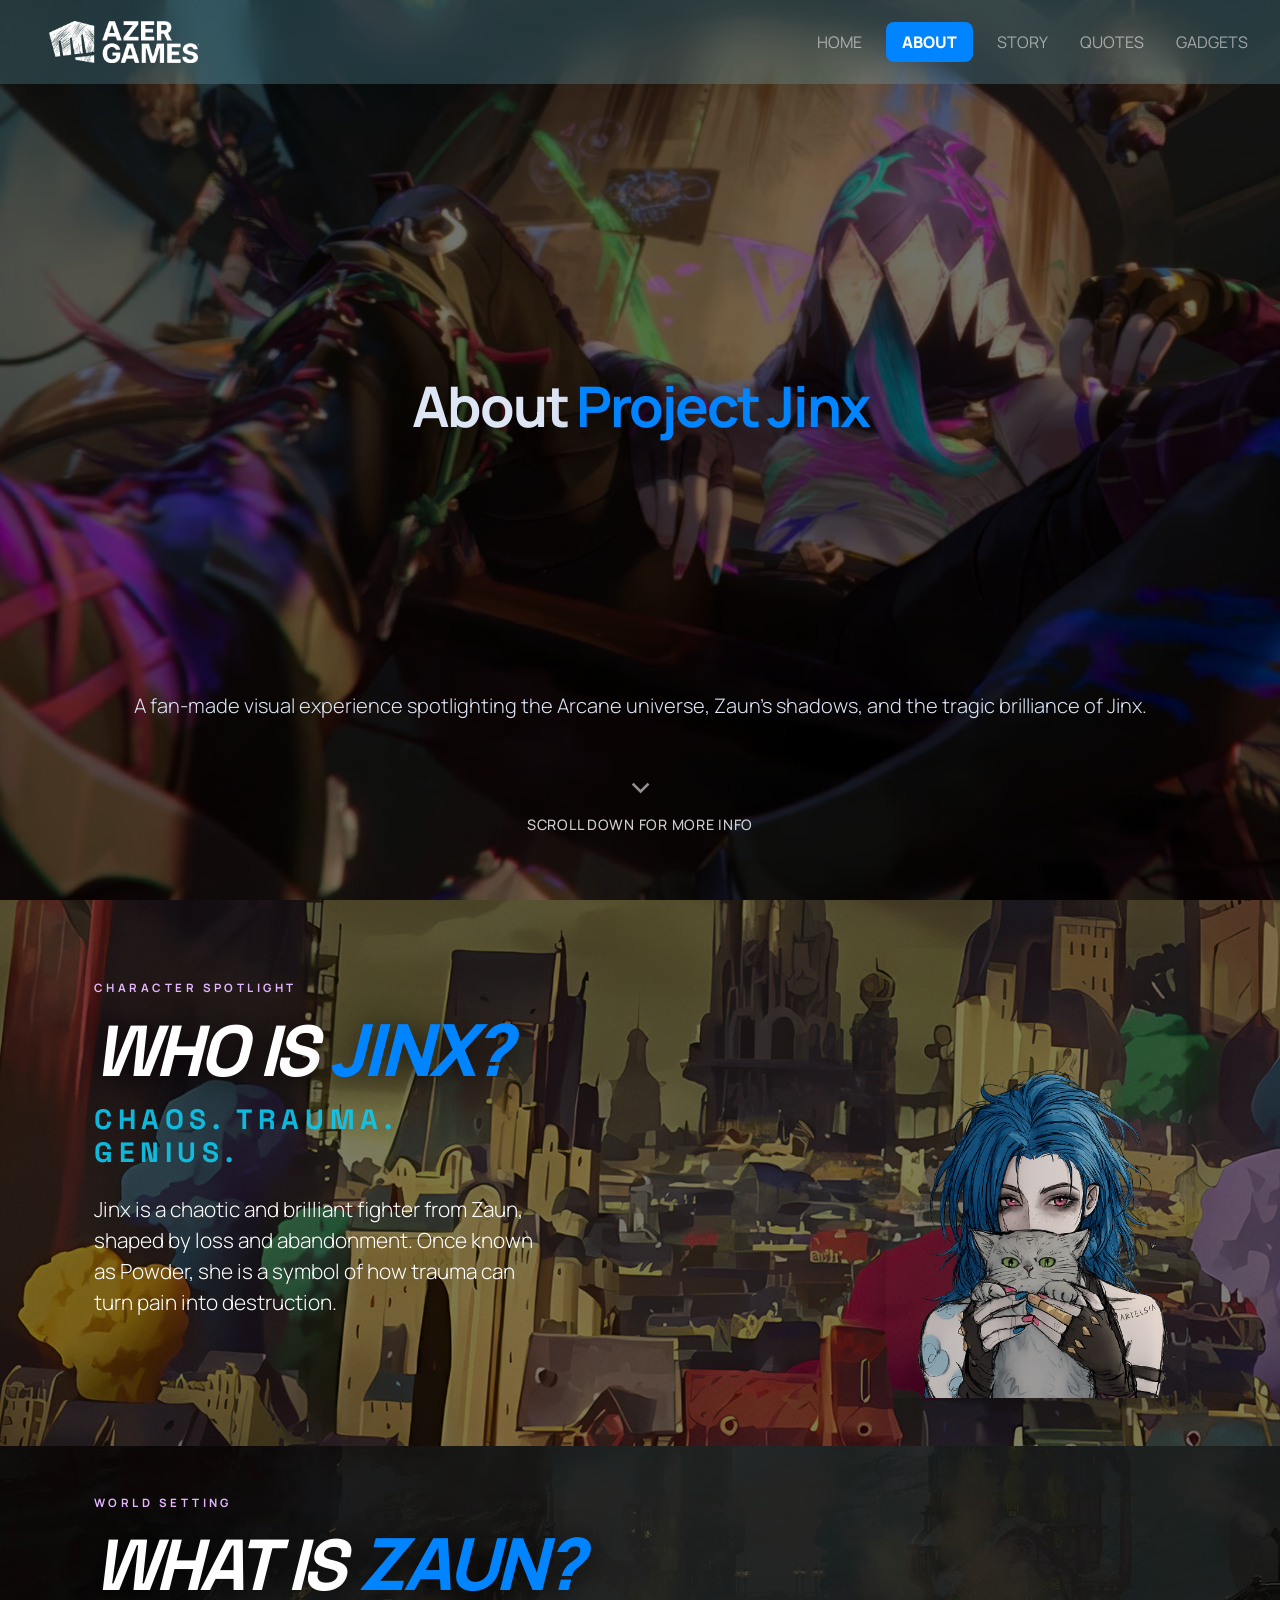
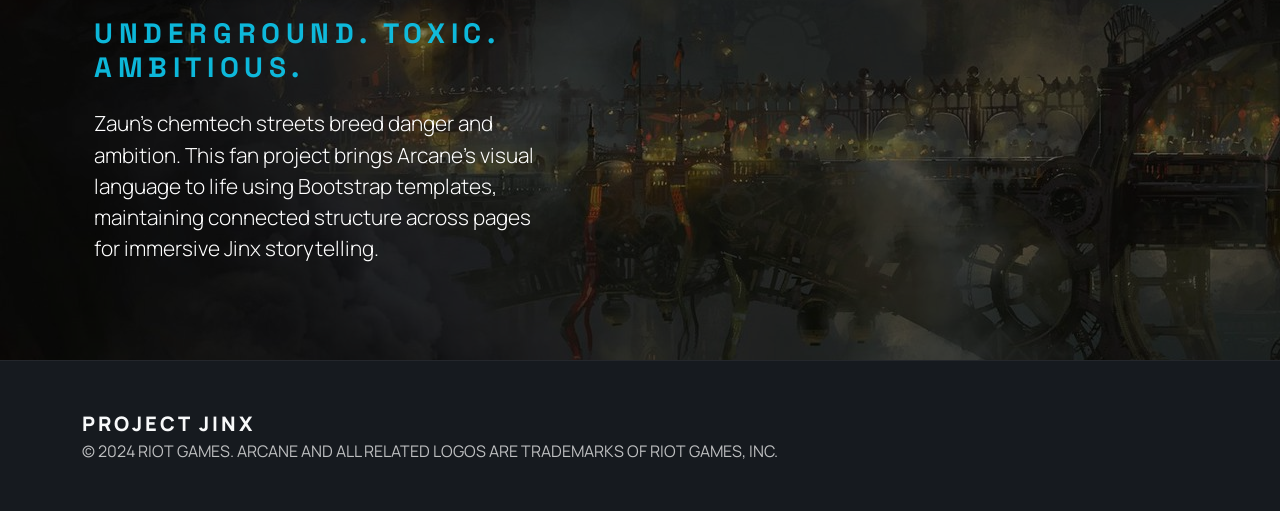
==== about.html @ 9279432e "first init website output" ====
<!DOCTYPE html>
<html lang="en">
<head>
    <meta charset="UTF-8" />
    <meta name="viewport" content="width=device-width, initial-scale=1.0" />
    <title>About | Project Jinx</title>
    <link rel="preconnect" href="https://fonts.googleapis.com" />
    <link rel="preconnect" href="https://fonts.gstatic.com" crossorigin />
    <link href="https://fonts.googleapis.com/css2?family=Manrope:wght@200;300;400;500;600;700;800&family=Space+Grotesk:wght@300;400;500;600;700;900&display=swap" rel="stylesheet" />
    <link href="https://fonts.googleapis.com/css2?family=Material+Symbols+Outlined:wght,FILL@100..700,0..1&display=swap" rel="stylesheet" />
    <link href="https://cdn.jsdelivr.net/npm/bootstrap@5.3.3/dist/css/bootstrap.min.css" rel="stylesheet" />
    <link rel="stylesheet" href="style.css" />
</head>
<body class="dark-theme">
    <nav class="navbar navbar-expand-lg navbar-dark fixed-top nav-gradient py-3">
        <div class="container-fluid px-4">
<a class="navbar-brand d-flex align-items-center" href="index.html">
                <img src="images/nav-icon.png" alt="Nav Icon" class="nav-icon">
            </a>
            <button class="navbar-toggler" type="button" data-bs-toggle="collapse" data-bs-target="#mainNav" aria-controls="mainNav" aria-expanded="false" aria-label="Toggle navigation">
                <span class="navbar-toggler-icon"></span>
            </button>
            <div class="collapse navbar-collapse justify-content-end" id="mainNav">
                <ul class="navbar-nav align-items-center gap-3 text-uppercase tracking-wide nav-links">
                    <li class="nav-item"><a class="nav-link" href="index.html">Home</a></li>
                    <li class="nav-item"><a class="nav-link active" href="about.html">About</a></li>
                    <li class="nav-item"><a class="nav-link" href="story.html">Story</a></li>
                    <li class="nav-item"><a class="nav-link" href="quotes.html">Quotes</a></li>
                    <li class="nav-item"><a class="nav-link" href="gadgets.html">Gadgets</a></li>
                </ul>
            </div>
        </div>
    </nav>

    <main>
        <section class="hero section-hero d-flex align-items-center justify-content-center text-center overflow-hidden position-relative min-vh-50">
            <div class="hero-bg"></div>
            <div class="hero-overlay"></div>
            <div class="container position-relative hero-content">
                <h1 class="display-4 fw-bold hero-title mb-3">About <span class="text-primary">Project Jinx</span></h1>
                <p class="lead text-white-75" style="padding-bottom: 30px;">A fan-made visual experience spotlighting the Arcane universe, Zaun's shadows, and the tragic brilliance of Jinx.</p>
            </div>
            <div class="scroll-indicator">
                <span class="material-symbols-outlined scroll-arrow">expand_more</span>
                <p>Scroll down for more info</p>
            </div>
        </section>

        <!-- Character Spotlight Section: Jinx -->
        <section id="foundation" class="position-relative overflow-hidden bg-black d-flex align-items-center min-vh-80">
            <!-- Prominent Image Background -->
            <div class="position-absolute inset-0 z-0">
            <img class="opacity-50" style="object-position: center;" src="images/arcane-city.jpg" class="w-100 h-100 object-fit-cover"/>
                <div class="position-absolute inset-0 bg-black opacity-60 bg-gradient" style="background: linear-gradient(to right, black, rgba(0,0,0,0.6), transparent);"></div>
            </div>
            <div class="container px-4 position-relative z-2 py-5">
                <div class="row justify-content-lg-between align-items-center gy-5">
                    <div class="col-lg-7 col-xl-5">
                        <span class="eyebrow text-secondary d-block mb-3 small text-uppercase" style="letter-spacing: 0.3em; font-weight: bold;">Character Spotlight</span>
                        <h2 class="display-2 fw-black text-white mb-3 text-uppercase lh-1" style="font-family: 'Space Grotesk', sans-serif; font-weight: 900; letter-spacing: -0.05em; font-style: italic; text-shadow: 0 4px 30px rgba(0,0,0,0.8);">
                            WHO IS <span class="text-primary">JINX?</span>
                        </h2>
                        <h3 class="h3 fw-black text-info mb-4 text-uppercase" style="font-family: 'Space Grotesk', sans-serif; font-weight: 700; letter-spacing: 0.2em; opacity: 0.9;">
                            Chaos. Trauma. Genius.
                        </h3>
                        <p class="lead text-white mb-5" style="font-size: 1.3rem; max-width: 28rem;">
                            Jinx is a chaotic and brilliant fighter from Zaun, shaped by loss and abandonment. Once known as Powder, she is a symbol of how trauma can turn pain into destruction.
                        </p>
                    </div>
                    <div class="col-lg-5 col-xl-4 ms-auto d-none d-lg-flex justify-content-end">
                        <img src="images/jinx-with-cat.png" alt="Jinx with cat" class="img-fluid rounded-3 shadow-lg" style="max-height: 450px; width: auto; object-fit: cover; box-shadow: 0 1.5rem 2.5rem rgba(0,0,0,0.75);"/>
                    </div>
                </div>
            </div>
        </section>

        <!-- Zaun Environment Section -->
        <section id="zaun" class="position-relative overflow-hidden bg-black d-flex align-items-center min-vh-70">
            <!-- Prominent Image Background -->
            <div class="position-absolute inset-0 z-0">
            <img class="opacity-50" style="object-position: center;" src="images/zaun-bg.jpg" class="w-100 h-100 object-fit-cover"/>
                <div class="position-absolute inset-0 bg-black opacity-60 bg-gradient" style="background: linear-gradient(to right, black, rgba(0,0,0,0.6), transparent);"></div>
            </div>
            <div class="container px-4 position-relative z-2 py-5">
                <div class="row justify-content-start">
                    <div class="col-lg-8 col-xl-6">
                        <span class="eyebrow text-secondary d-block mb-3 small text-uppercase" style="letter-spacing: 0.3em; font-weight: bold;">World Setting</span>
                        <h2 class="display-2 fw-black text-white mb-3 text-uppercase lh-1" style="font-family: 'Space Grotesk', sans-serif; font-weight: 900; letter-spacing: -0.05em; font-style: italic; text-shadow: 0 4px 30px rgba(0,0,0,0.8);">
                            WHAT IS <span class="text-primary">ZAUN?</span>
                        </h2>
                        <h3 class="h3 fw-black text-info mb-4 text-uppercase" style="font-family: 'Space Grotesk', sans-serif; font-weight: 700; letter-spacing: 0.2em; opacity: 0.9;">
                            Underground. Toxic. Ambitious.
                        </h3>
                        <p class="lead text-white mb-5" style="font-size: 1.3rem; max-width: 28rem;">
                            Zaun's chemtech streets breed danger and ambition. This fan project brings Arcane's visual language to life using Bootstrap templates, maintaining connected structure across pages for immersive Jinx storytelling.
                        </p>
                    </div>
                </div>
            </div>
        </section>
    </main>

    <footer class="footer py-5 px-4 text-light">
        <div class="container d-flex flex-column flex-md-row justify-content-between align-items-center gap-4">
            <div>
                <div class="footer-brand">PROJECT JINX</div>
                <p class="footer-copy mb-0">© 2024 RIOT GAMES. ARCANE AND ALL RELATED LOGOS ARE TRADEMARKS OF RIOT GAMES, INC.</p>
            </div>

        </div>
    </footer>

    <!-- Trailer Modal -->
    <div class="modal fade" id="trailerModal" tabindex="-1">
      <div class="modal-dialog">
        <div class="modal-content">
          <div class="modal-header border-0">
            <h5 class="modal-title text-white fw-bold">Arcane Trailer</h5>
            <button type="button" class="btn-close btn-close-white" data-bs-dismiss="modal"></button>
          </div>
          <div class="modal-body">
            <iframe class="trailer-iframe w-100" src="https://www.youtube.com/embed/FqlAm43qS0Q?autoplay=1&mute=0" allow="accelerometer; autoplay; clipboard-write; encrypted-media; gyroscope; picture-in-picture" allowfullscreen></iframe>
          </div>
        </div>
      </div>
    </div>

    <script src="https://cdn.jsdelivr.net/npm/bootstrap@5.3.3/dist/js/bootstrap.bundle.min.js"></script>
    <script src="script.js"></script>
</body>
</html>
---- style.css ----
:root {
    color-scheme: dark;
    --surface: #ffffff;
    --surface-container: #141a22;
    --surface-container-lowest: #000000;
    --surface-container-high: #19202a;
    --surface-bright: #242d3a;
    --on-surface: #dee6f6;
    --on-surface-variant: #a4abba;
    --primary: #0084ff;
    --secondary: #e3b5ff;
    --tertiary: #00f7e6;
    --outline: #6e7684;
    --error: #ff716c;
}

* {
    box-sizing: border-box;
}

body {
    margin: 0;
    font-family: "Manrope", sans-serif;
    background: var(--surface);
    color: var(--on-surface);
    overflow-x: hidden;
}

.dark-theme {
    background: var(--surface);
    color: var(--on-surface);
}

.navbar {
    background: rgba(134, 227, 255, 0.2);
    backdrop-filter: blur(18px);
}


.brand-text,
.footer-brand,
.eyebrow,
.footer-link,
.text-primary,
.text-tertiary {
    font-family: "Manrope", sans-serif;
}

.nav-icon {
    width: 200px;
    height: 42px;
    border-radius: 0.35rem;
    object-fit: contain;
}

.navbar-brand {
    gap: 0;
}

.hero {
    min-height: 100vh;
    position: relative;
    padding-top: 84px;
}

.hero-bg,
.hero-overlay,
.radial-backdrop {
    position: absolute;
    inset: 0;
}

.hero-bg {
    background-image: url('images/hero-bg.png');
    background-size: cover;
    background-position: center;
}

@media (max-width: 768px) {
  .hero-video iframe {
    height: 90vh;
  }
}

.hero-overlay {
    background: rgba(0, 0, 0, 0.55);
}

.hero-content {
    z-index: 2;
    padding: 5rem 1rem;
    position: relative;
}

.hero-title {
    text-shadow: 0 4px 30px rgba(0, 0, 0, 0.55);
    letter-spacing: -0.04em;
    line-height: 1.03;
    padding-bottom: 15rem;
    padding-top:10rem;
}

.hero-buttons {
    position: absolute;
    bottom: 2rem;
    left: 50%;
    transform: translateX(-50%);
    display: flex;
    gap: 1rem;
    z-index: 3;
}

@media (max-width: 768px) {
    .hero-buttons {
        flex-direction: column;
        gap: 0.75rem;
    }
}

.hero .btn-primary:nth-of-type(1) {
    position: absolute;
    bottom: 2rem;
    left: 2rem;
    background: var(--primary);
}

.hero .btn-primary:nth-of-type(2) {
    position: absolute;
    bottom: 2rem;
    right: 2rem;
    background: transparent;
    border: 2px solid var(--primary);
    color: var(--primary);
}

.hero .btn-primary:nth-of-type(2):hover {
    background: var(--primary);
    color: var(--surface);
}

@media (max-width: 768px) {
    .hero .btn-primary:nth-of-type(1) {
        bottom: 1.5rem;
        left: 1.5rem;
    }
    .hero .btn-primary:nth-of-type(2) {
        bottom: 1.5rem;
        right: 1.5rem;
    }
}

.btn-hero {
    min-width: 220px;
}

.btn-icon {
    width: 44px;
    height: 44px;
    border-radius: 999px;
    border: 1px solid rgba(255, 255, 255, 0.12);
    background: rgba(255, 255, 255, 0.05);
}

.eyebrow {
    display: inline-block;
    font-size: 0.72rem;
    letter-spacing: 0.35em;
    text-transform: uppercase;
    color: var(--secondary);
}

.divider {
    width: 80px;
    height: 4px;
    margin: 0 auto;
    background: var(--primary);
    border-radius: 999px;
}

.card-glass {
    background: rgba(15, 20, 30, 0.88);
    border: 1px solid rgba(255, 255, 255, 0.08);
    backdrop-filter: blur(14px);
    box-shadow: 0 18px 60px rgba(0, 0, 0, 0.35);
}

.card-img,
.card-img-sm {
    background-size: cover;
    background-position: center;
}

.card-img {
    min-height: 340px;
}

.card-img-sm {
    min-height: 160px;
}

.large-card {
    filter: brightness(0.85);
}

.quote-icon {
    font-size: 4rem;
    opacity: 0.28;
}

.bg-surface {
    background: var(--surface-container);
}

.bg-surface-container-lowest {
    background-image: 
        linear-gradient(rgba(0, 0, 0, 0.9), rgba(0, 0, 0, 0.9)),
        url('images/jinx-crown.png');
    background-size: cover;
    background-position: center;
    background-repeat: no-repeat;
}

.footer {
    background: rgba(10, 14, 20, 0.95);
    border-top: 1px solid rgba(255, 255, 255, 0.06);
}

.footer-brand {
    font-size: 1.25rem;
    font-weight: 800;
    letter-spacing: 0.15em;
}

.footer-copy,
.footer-link {
    color: rgba(255, 255, 255, 0.72);
}

.nav-link.active {
    font-weight: 800;
    background: var(--primary);
    color: white !important;
    border-radius: 0.5rem;
    padding: 0.5rem 1rem !important;
}

.btn-xl {
  padding: 1.25rem 3rem !important;
  font-size: 1.3rem !important;
  min-height: 65px !important;
  font-weight: 700 !important;
  letter-spacing: 0.05em !important;
  box-shadow: 0 12px 40px rgba(123, 191, 255, 0.3) !important;
}

.btn-xl:hover {
  transform: translateY(-3px) !important;
  box-shadow: 0 20px 60px rgba(123, 191, 255, 0.4) !important;
}
.nav-link:hover {
    color: var(--primary);
}
.footer-link:hover {
    color: var(--primary);
    text-decoration: none;
}


.icon-button {
    width: 46px;
    height: 46px;
    display: inline-flex;
    align-items: center;
    justify-content: center;
    border-radius: 0.9rem;
    background: rgba(255, 255, 255, 0.04);
    border: 1px solid rgba(255, 255, 255, 0.1);
    color: var(--on-surface);
    transition: border-color 0.25s ease, color 0.25s ease;
}

/* Gadgets Page Styles */
.gadgets-hero-bg {
    background-image: url('images/arcane-bridge.jpg');
    background-size: cover;
    background-position: center;
}

.weapon-carousel-wrapper {
    position: relative;
    max-width: 100%;
    overflow: hidden;
}

.carousel-container {
    position: relative;
    width: 100%;
    height: 600px;
    overflow: hidden;
}

.carousel-track {
    display: flex;
    height: 100%;
    transition: transform 0.5s cubic-bezier(0.25, 0.46, 0.45, 0.94);
    width: 400%;
}

.weapon-slide {
    width: 25%;
    height: 100%;
    display: flex;
    align-items: center;
    justify-content: center;
    padding: 2rem 1rem;
    box-sizing: border-box;
}

#slide1:checked ~ .carousel-container .carousel-track {
    transform: translateX(0);
}

#slide2:checked ~ .carousel-container .carousel-track {
    transform: translateX(-25%);
}

#slide3:checked ~ .carousel-container .carousel-track {
    transform: translateX(-50%);
}

#slide4:checked ~ .carousel-container .carousel-track {
    transform: translateX(-75%);
}

.carousel-radio {
    display: none;
}

.weapon-card {
    width: 100%;
    max-width: 400px;
    height: 100%;
    display: flex;
    flex-direction: column;
    align-items: center;
    justify-content: center;
}

.card-img {
    width: 280px;
    height: 280px;
    border-radius: 50%;
    border: 4px solid rgba(255,255,255,0.2);
    backdrop-filter: blur(10px);
    margin-bottom: 1.5rem;
}

.card-title {
    font-size: 2rem;
    margin-bottom: 1rem;
}

.card-text {
    font-size: 1.2rem;
    text-align: center;
    max-width: 80%;
}

.carousel-btn {
    position: absolute;
    top: 50%;
    transform: translateY(-50%);
    width: 60px;
    height: 60px;
    border-radius: 50%;
    background: rgba(0,0,0,0.6);
    backdrop-filter: blur(20px);
    border: 2px solid rgba(255,255,255,0.3);
    display: flex;
    align-items: center;
    justify-content: center;
    cursor: pointer;
    color: white;
    font-size: 28px;
    z-index: 20;
    transition: all 0.3s ease;
    box-shadow: 0 8px 32px rgba(0,0,0,0.3);
}

.carousel-btn:hover {
    background: var(--primary);
    border-color: var(--primary);
    transform: translateY(-50%) scale(1.1);
    box-shadow: 0 12px 40px rgba(0,132,255,0.4);
}

.carousel-prev {
    left: 20px;
}

.carousel-next {
    right: 20px;
}

@media (max-width: 768px) {
    .carousel-container {
        height: 400px;
    }
    
    .card-img {
        width: 220px;
        height: 220px;
    }
    
    .card-title {
        font-size: 1.5rem;
    }
    
    .carousel-btn {
        width: 50px;
        height: 50px;
        font-size: 24px;
    }
}

.icon-button:hover {
    border-color: var(--primary);
    color: var(--primary);
}

.divider-line {
    width: 4.5rem;
    height: 1px;
    background: rgba(255, 255, 255, 0.18);
}

.radial-backdrop {
    opacity: 0.9;
    pointer-events: none;
}

.text-primary {
    color: var(--primary) !important;
}

.text-secondary {
    color: var(--secondary) !important;
}

.text-tertiary {
    color: var(--tertiary) !important;
}

@media (max-width: 767px) {
    .hero-title {
        font-size: 2.5rem;
    }
}

@media (max-width: 576px) {
    .navbar-nav {
        text-align: right;
    }
}

.scroll-indicator {
    position: absolute;
    bottom: 3rem;
    left: 50%;
    transform: translateX(-50%);
    display: flex;
    flex-direction: column;
    align-items: center;
    gap: 0.5rem;
    color: rgba(255,255,255,0.8);
    font-size: 0.9rem;
    font-weight: 500;
    text-transform: uppercase;
    letter-spacing: 0.05em;
    animation: bounce 2s infinite;
    z-index: 3;
    pointer-events: none;
}

.scroll-arrow {
    font-size: 2.2rem;
    opacity: 0.7;
}

@keyframes bounce {
    0%, 20%, 50%, 80%, 100% { transform: translateX(-50%) translateY(0); }
    40% { transform: translateX(-50%) translateY(-12px); }
    60% { transform: translateX(-50%) translateY(-6px); }
}
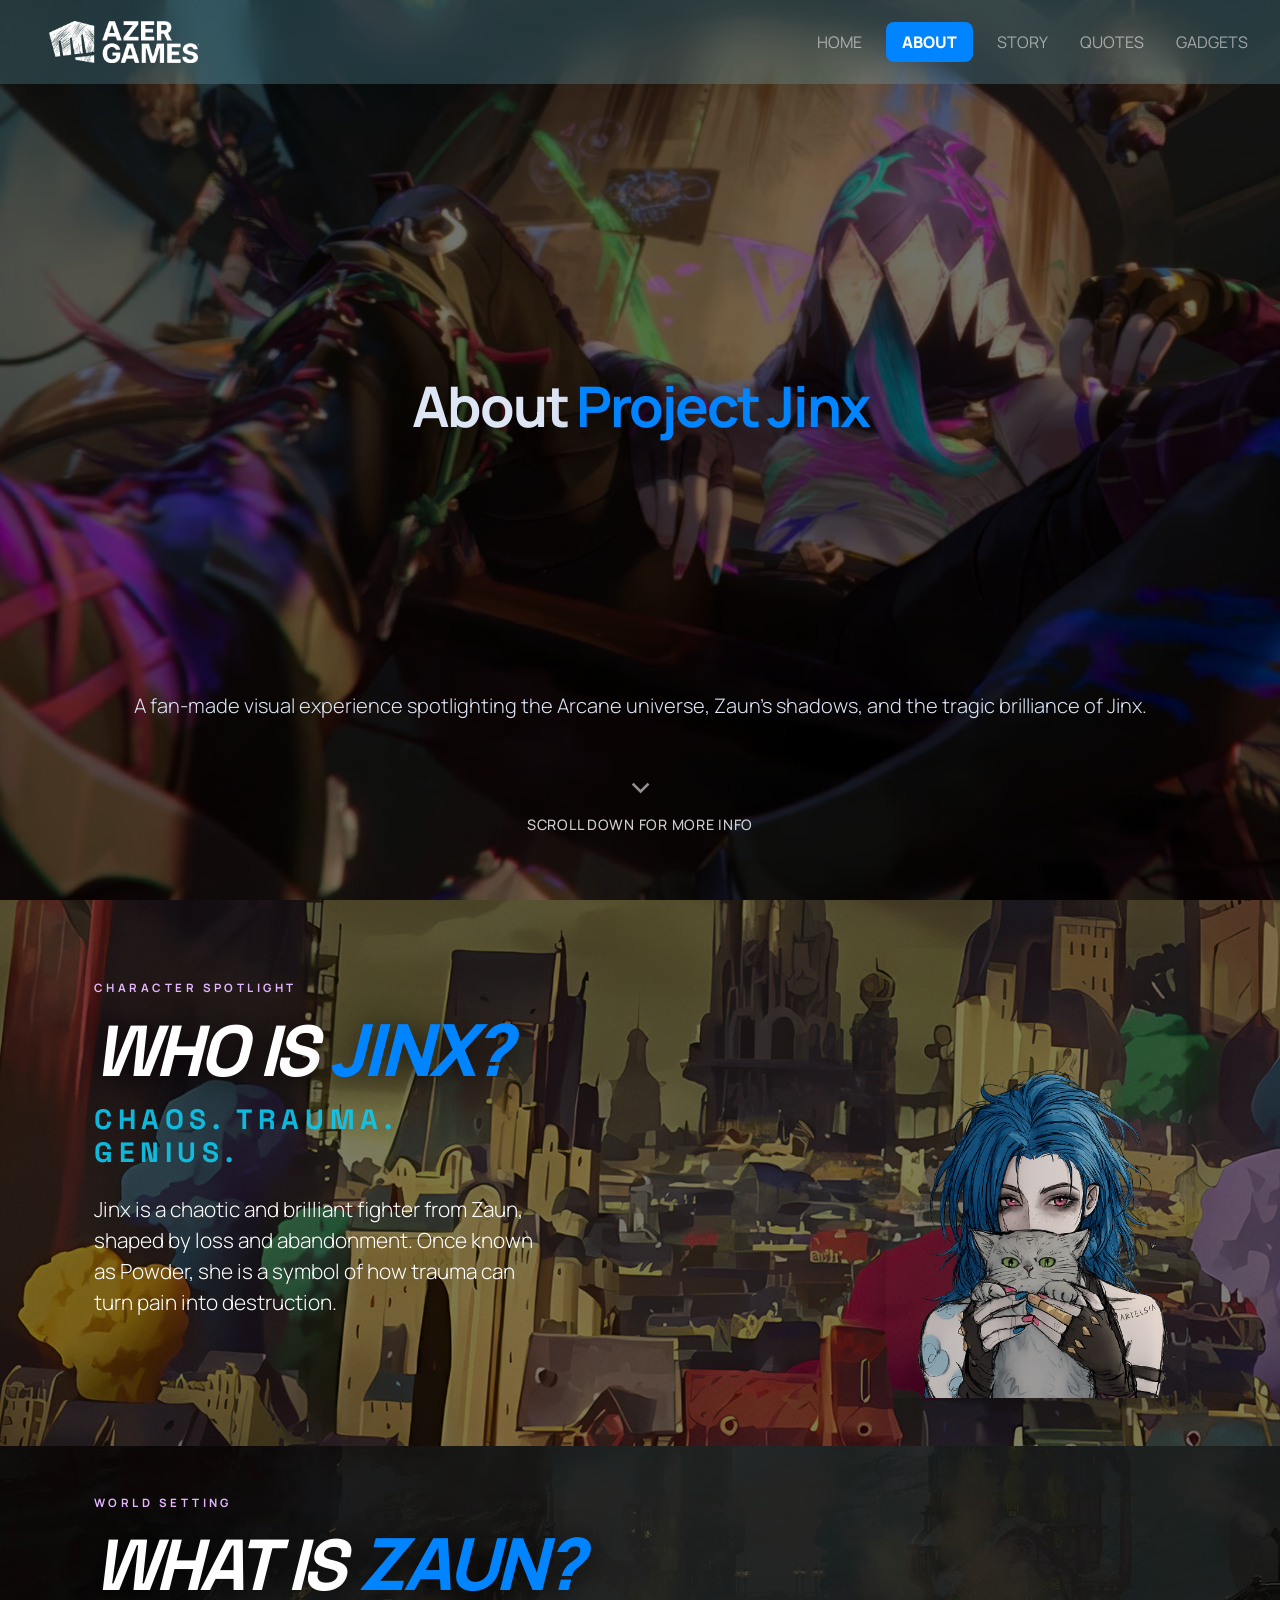
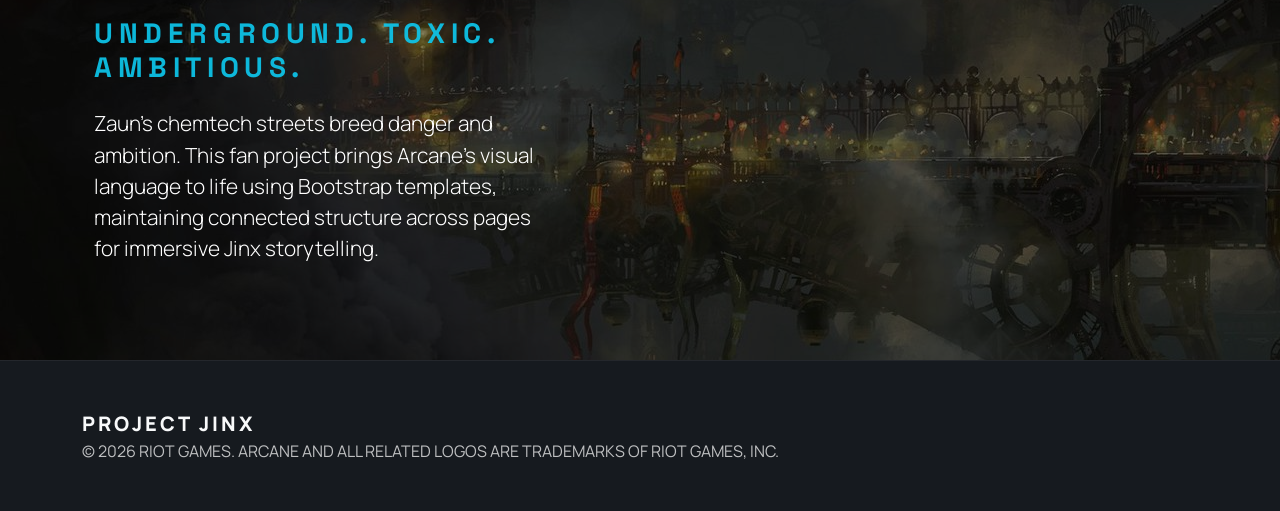
==== commit d39f9271: "Update about.html" ====
--- a/about.html
+++ b/about.html
@@ -104,28 +104,12 @@
         <div class="container d-flex flex-column flex-md-row justify-content-between align-items-center gap-4">
             <div>
                 <div class="footer-brand">PROJECT JINX</div>
-                <p class="footer-copy mb-0">© 2024 RIOT GAMES. ARCANE AND ALL RELATED LOGOS ARE TRADEMARKS OF RIOT GAMES, INC.</p>
+                <p class="footer-copy mb-0">© 2026 RIOT GAMES. ARCANE AND ALL RELATED LOGOS ARE TRADEMARKS OF RIOT GAMES, INC.</p>
             </div>
 
         </div>
     </footer>
 
-    <!-- Trailer Modal -->
-    <div class="modal fade" id="trailerModal" tabindex="-1">
-      <div class="modal-dialog">
-        <div class="modal-content">
-          <div class="modal-header border-0">
-            <h5 class="modal-title text-white fw-bold">Arcane Trailer</h5>
-            <button type="button" class="btn-close btn-close-white" data-bs-dismiss="modal"></button>
-          </div>
-          <div class="modal-body">
-            <iframe class="trailer-iframe w-100" src="https://www.youtube.com/embed/FqlAm43qS0Q?autoplay=1&mute=0" allow="accelerometer; autoplay; clipboard-write; encrypted-media; gyroscope; picture-in-picture" allowfullscreen></iframe>
-          </div>
-        </div>
-      </div>
-    </div>
-
     <script src="https://cdn.jsdelivr.net/npm/bootstrap@5.3.3/dist/js/bootstrap.bundle.min.js"></script>
-    <script src="script.js"></script>
 </body>
 </html>
